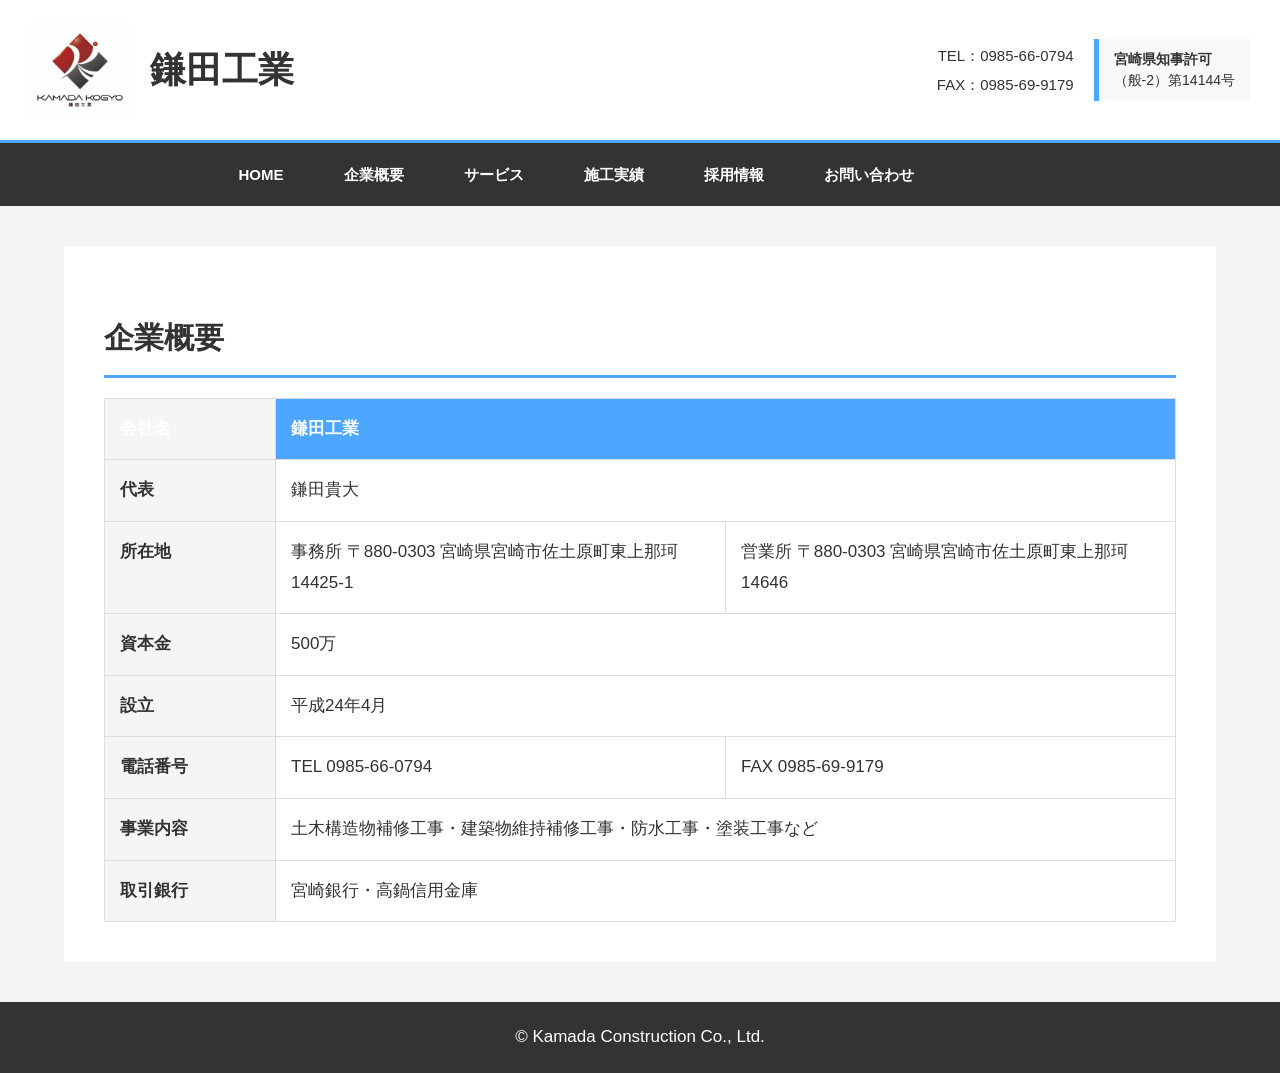
==== company.html @ 240cc28d "Add files via upload" ====
<!DOCTYPE html>
<html lang="ja">
<head>
<meta charset="UTF-8">
<meta name="viewport" content="width=device-width, initial-scale=1.0">
<title>企業概要 | 鎌田工業</title>
<link rel="stylesheet" href="style/1.css">
</head>

<body>

<header class="header">
  <div class="logo-area">
    <img src="ロゴ.jpg" alt="会社ロゴ">
    <h1>鎌田工業</h1>
  </div>

<div class="contact">

  <div class="contact-info">
    <p>TEL：0985-66-0794</p>
    <p>FAX：0985-69-9179</p>
  </div>

  <div class="license">
    <strong>宮崎県知事許可</strong><br>
    （般-2）第14144号
  </div>

</div>

</header>

<nav class="nav">
  <ul class="container">
    <li><a href="index.html">HOME</a></li>
    <li><a href="company.html">企業概要</a></li>
    <li><a href="service.html">サービス</a></li>
    <li><a href="works.html">施工実績</a></li>
    <li><a href="recruit.html">採用情報</a></li>
    <li><a href="contact.html">お問い合わせ</a></li>
  </ul>
</nav>

<main class="container main">

<h2>企業概要</h2>

<table>
<tr>
  <td>会社名</td>
  <td colspan="2">鎌田工業</td>
</tr>

<tr>
  <td>代表</td>
  <td colspan="2">鎌田貴大</td>
</tr>

<tr>
  <td>所在地</td>
  <td>事務所 〒880-0303 宮崎県宮崎市佐土原町東上那珂14425-1</td>
  <td>営業所 〒880-0303 宮崎県宮崎市佐土原町東上那珂14646</td>
</tr>

<tr>
  <td>資本金</td>
  <td colspan="2">500万</td>
</tr>

<tr>
  <td>設立</td>
  <td colspan="2">平成24年4月</td>
</tr>

<tr>
  <td>電話番号</td>
  <td>TEL 0985-66-0794</td>
  <td>FAX 0985-69-9179</td>
</tr>

<tr>
  <td>事業内容</td>
  <td colspan="2">
    土木構造物補修工事・建築物維持補修工事・防水工事・塗装工事など
  </td>
</tr>

<tr>
  <td>取引銀行</td>
  <td colspan="2">
    宮崎銀行・高鍋信用金庫
  </td>
</tr>

</table>

</main>

<footer class="footer">
<p>© Kamada Construction Co., Ltd.</p>
</footer>

</body>
</html>
---- style/1.css ----
/* 全体 */

body{
  margin:0;
  font-family:sans-serif;
  background:#f3f3f3;
  color:#333;
  font-size:17px;
  line-height:1.8;
}

/* 共通 */

.container{
  width:90%;
  max-width:1300px;
  margin:auto;
}

/* ヘッダー */

.header{
  background:white;
  display:flex;
  justify-content:space-between;
  align-items:center;
  padding:20px 30px;
  border-bottom:3px solid #4da6ff;
}

.logo-area{
  display:flex;
  align-items:center;
  gap:20px;
}

.logo-area img{
  width:100px;
  height:auto;
}

.logo-area h1{
  margin:0;
  font-size:36px;
}

.contact{
  text-align:right;
  font-size:15px;
}

/* ナビ */

.nav{
  background:#333;
}

.nav ul{
  display:flex;
  justify-content:center;
  list-style:none;
  margin:0;
  padding:0;
}

.nav a{
  display:block;
  padding:18px 30px;
  color:white;
  text-decoration:none;
  font-size:15px;
  font-weight:bold;
}

.nav a:hover{
  background:#4da6ff;
}

/* 施工前後 */

.hero{
  background:#dcdcdc;
  padding:50px 20px;
}

.hero h2{
  text-align:center;
  margin-top:0;
  margin-bottom:30px;
}

.before-after{
  display:flex;
  justify-content:center;
  gap:40px;
  flex-wrap:wrap;
}

.box{
  background:white;
  padding:15px;
  box-shadow:0 3px 10px rgba(0,0,0,0.15);
  width:500px;
  max-width:100%;
  box-sizing:border-box;
}

.box h3{
  text-align:center;
  margin-top:0;
  font-size:22px;
}

.box img{
  width:100%;
  height:auto;
  display:block;
}

/* 本文 */

.main{
  width:90%;
  max-width:1300px;
  margin:40px auto;
  background:white;
  padding:40px;
  box-sizing:border-box;
}

.main h2{
  font-size:30px;
  border-bottom:3px solid #4da6ff;
  padding-bottom:10px;
  margin-bottom:20px;
}

.main h3{
  font-size:22px;
  margin-top:30px;
}

.main p{
  font-size:17px;
}

/* フッター */

.footer{
  background:#333;
  color:white;
  text-align:center;
  padding:20px;
  margin-top:40px;
}

.footer p{
  margin:0;
}

/* レスポンシブ対応 */

@media (max-width: 900px){

  .header{
    flex-direction:column;
    text-align:center;
    gap:15px;
    padding:20px;
  }

  .logo-area{
    flex-direction:column;
    gap:10px;
  }

  .logo-area h1{
    font-size:28px;
  }

  .contact{
    text-align:center;
  }

  .nav ul{
    flex-wrap:wrap;
  }

  .nav a{
    padding:12px 15px;
    font-size:14px;
  }

  .main{
    width:95%;
    padding:20px;
  }

  .main h2{
    font-size:24px;
  }

  .main h3{
    font-size:20px;
  }

  .box{
    width:100%;
  }

}
table{
  width:100%;
  border-collapse:collapse;
}

table td{
  border:1px solid #ddd;
  padding:15px;
}

input,
textarea{
  width:100%;
  padding:10px;
  box-sizing:border-box;
}

button{
  background:#4da6ff;
  color:white;
  border:none;
  padding:12px 25px;
  cursor:pointer;
  font-size:16px;
}

button:hover{
  opacity:0.8;
}
@page {
  size: landscape;
  margin: 5mm;
}

@media print {

  html,
  body{
    width: 100%;
  }

  body{
    zoom: 100%;
    background: white;
  }

  .container,
  .main{
    width: 100%;
    max-width: none;
  }

}

/* 区切り線 */

hr{
  border:none;
  border-top:2px solid #ddd;
  margin:50px 0;
}

/* 対応工事一覧 */

.service-list{
  background:#f8f8f8;
  padding:30px;
  border-left:5px solid #4da6ff;
  margin-top:20px;
}

.service-list h2{
  margin-top:0;
}

.service-list ul{
  margin-bottom:25px;
}

.service-list li{
  margin-bottom:8px;
}

/* 採用情報 */

.job-box{
  margin-top:30px;
  border:1px solid #ddd;
  background:#fff;
}

.job-row{
  display:flex;
  border-bottom:1px solid #ddd;
}

.job-row:last-child{
  border-bottom:none;
}

.job-title{
  width:220px;
  background:#f5f5f5;
  padding:18px;
  font-weight:bold;
  box-sizing:border-box;
}

.job-content{
  flex:1;
  padding:18px;
  box-sizing:border-box;
}

.recruit-contact{
  margin-top:40px;
  padding:25px;
  background:#f8f8f8;
  border-left:5px solid #4da6ff;
}

@media (max-width:900px){

  .job-row{
    flex-direction:column;
  }

  .job-title{
    width:100%;
  }

}

/* ヘッダー会社情報 */

/* ヘッダー会社情報 */

.contact{
  display:flex;
  align-items:center;
  gap:20px;
}

.contact-info{
  text-align:right;
  font-size:15px;
  line-height:1.6;
}

.contact-info p{
  margin:5px 0;
}

.license{
  background:#f8f8f8;
  border-left:5px solid #4da6ff;
  padding:10px 15px;
  font-size:14px;
  line-height:1.5;
  text-align:left;
  white-space:nowrap;
}

/* スマホ対応 */

@media (max-width:900px){

  .contact{
    flex-direction:column;
    align-items:center;
    gap:10px;
  }

  .contact-info{
    text-align:center;
  }

}

table{
  width:100%;
  border-collapse:collapse;
  table-layout:fixed;
}

table td{
  border:1px solid #ddd;
  padding:15px;
  vertical-align:top;
}

table td:first-child{
  width:120px;
  background:#f5f5f5;
  font-weight:bold;
}

table tr:first-child{
  background:#4da6ff;
  color:white;
  font-weight:bold;
}

table td{
  padding:15px;
  vertical-align:top;
}

/* 施工実績 */

.works-table{
  width:100%;
  border-collapse:collapse;
}

.works-table th{
  background:#4da6ff;
  color:#fff;
  padding:15px;
  border:1px solid #ddd;
  text-align:left;
}

.works-table td{
  padding:15px;
  border:1px solid #ddd;
  vertical-align:top;
}

/* 企業概要テーブル */

table{
width:100%;
border-collapse:collapse;
}

table td{
border:1px solid #ddd;
padding:15px;
vertical-align:top;
}

table td:first-child{
width:140px;
background:#f5f5f5;
font-weight:bold;
}
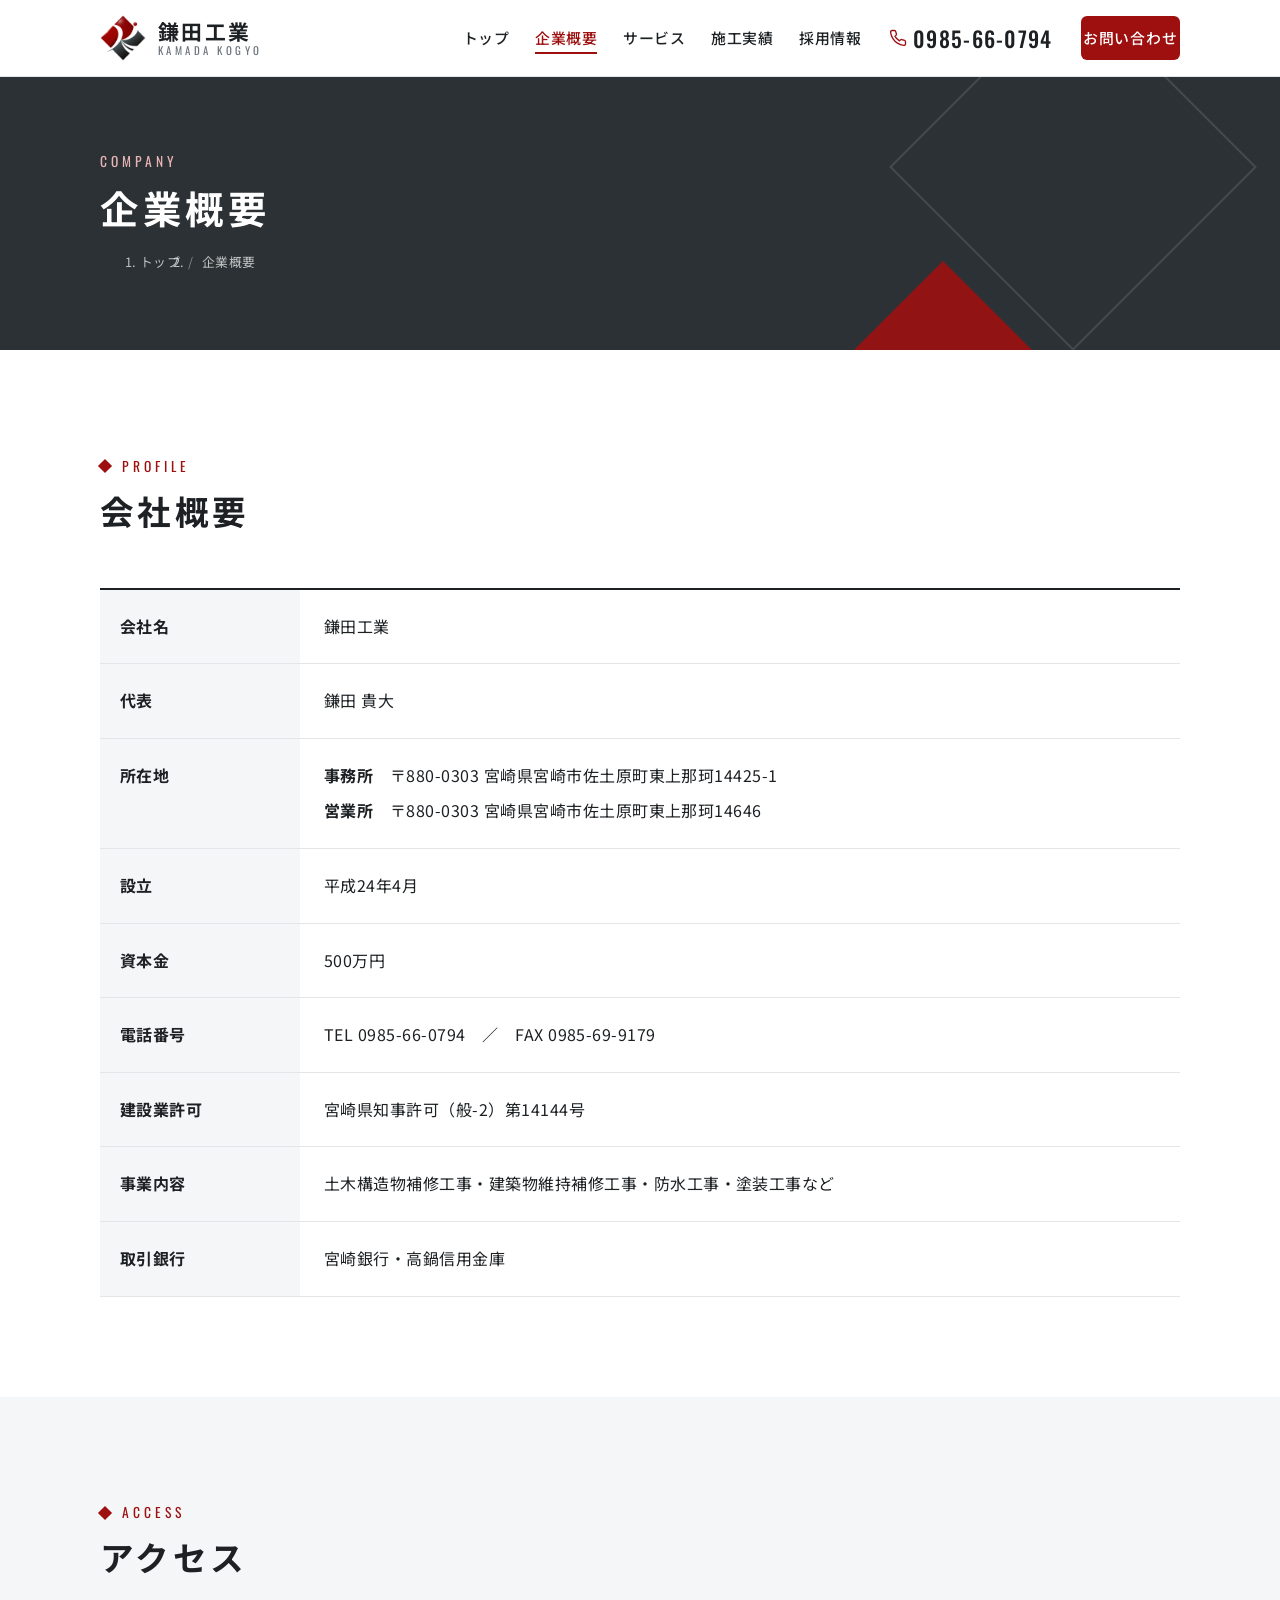
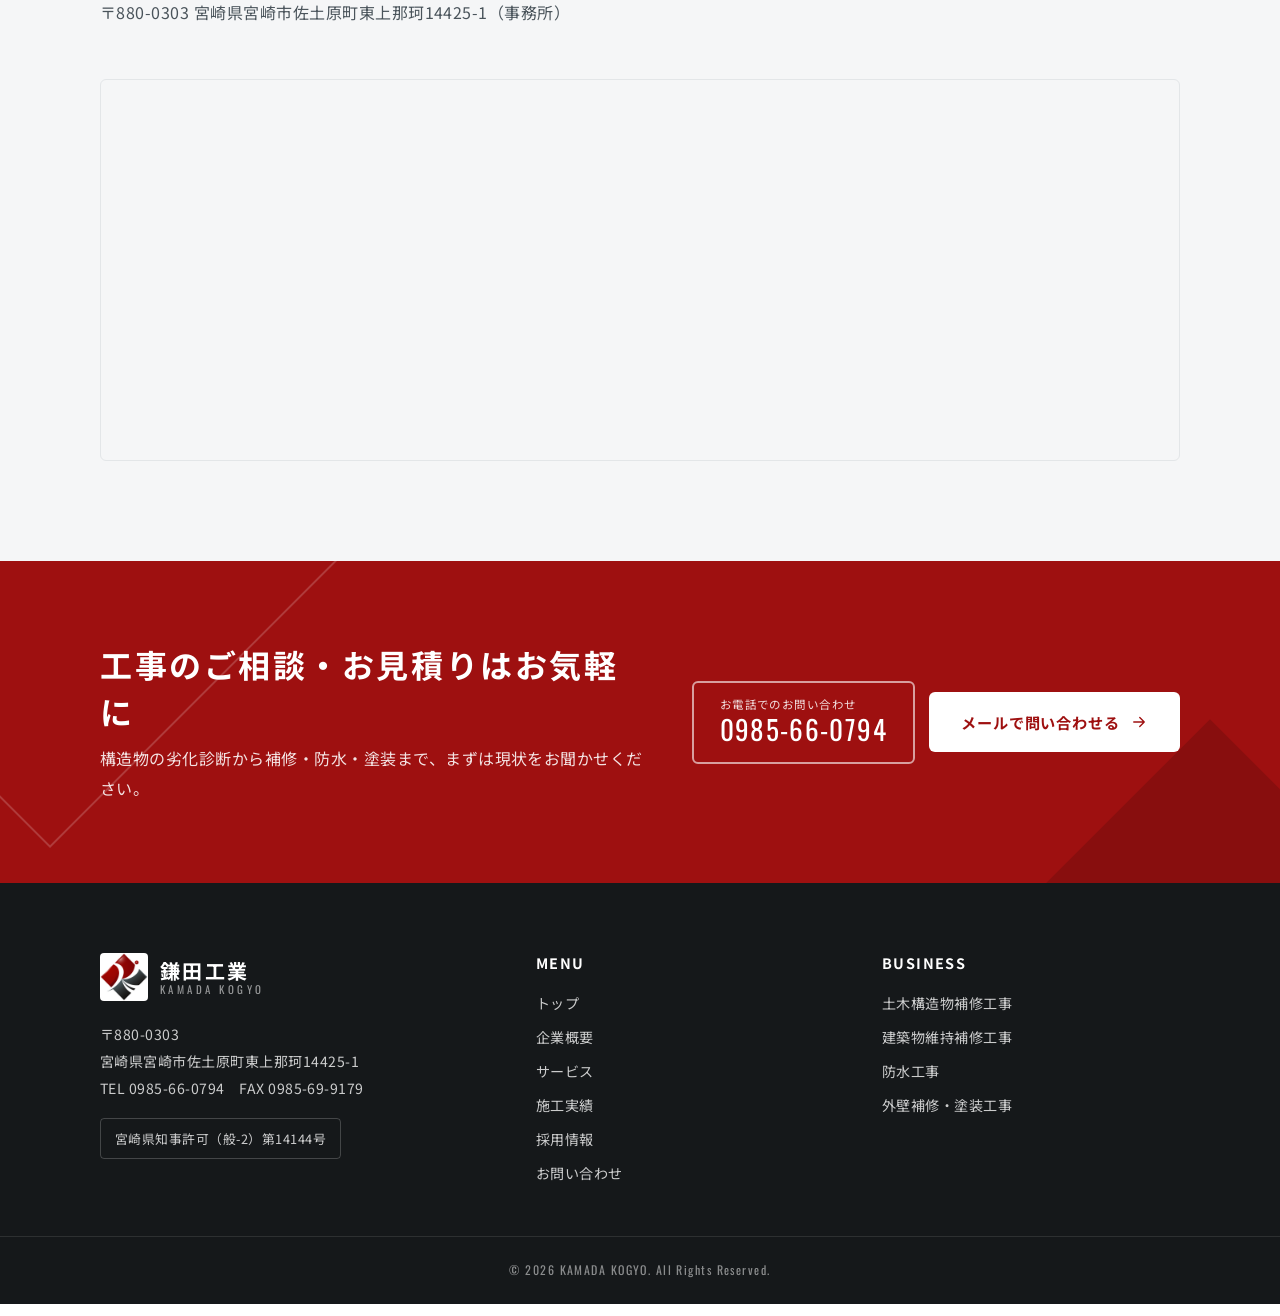
==== commit 61d2668f: "サイトを新デザインに差し替え、検索エンジン向けの設定を追加 - アップロードされた新しいサイト一式に置き換え（assets/配下に画像・CSS・JSを整理） - 全ページにcanonical・og:u" ====
--- a/company.html
+++ b/company.html
@@ -1,105 +1,152 @@
-<!DOCTYPE html>
-<html lang="ja">
-<head>
-<meta charset="UTF-8">
-<meta name="viewport" content="width=device-width, initial-scale=1.0">
-<title>企業概要 | 鎌田工業</title>
-<link rel="stylesheet" href="style/1.css">
-</head>
-
-<body>
-
-<header class="header">
-  <div class="logo-area">
-    <img src="ロゴ.jpg" alt="会社ロゴ">
-    <h1>鎌田工業</h1>
-  </div>
-
-<div class="contact">
-
-  <div class="contact-info">
-    <p>TEL：0985-66-0794</p>
-    <p>FAX：0985-69-9179</p>
-  </div>
-
-  <div class="license">
-    <strong>宮崎県知事許可</strong><br>
-    （般-2）第14144号
-  </div>
-
-</div>
-
-</header>
-
-<nav class="nav">
-  <ul class="container">
-    <li><a href="index.html">HOME</a></li>
-    <li><a href="company.html">企業概要</a></li>
-    <li><a href="service.html">サービス</a></li>
-    <li><a href="works.html">施工実績</a></li>
-    <li><a href="recruit.html">採用情報</a></li>
-    <li><a href="contact.html">お問い合わせ</a></li>
-  </ul>
-</nav>
-
-<main class="container main">
-
-<h2>企業概要</h2>
-
-<table>
-<tr>
-  <td>会社名</td>
-  <td colspan="2">鎌田工業</td>
-</tr>
-
-<tr>
-  <td>代表</td>
-  <td colspan="2">鎌田貴大</td>
-</tr>
-
-<tr>
-  <td>所在地</td>
-  <td>事務所 〒880-0303 宮崎県宮崎市佐土原町東上那珂14425-1</td>
-  <td>営業所 〒880-0303 宮崎県宮崎市佐土原町東上那珂14646</td>
-</tr>
-
-<tr>
-  <td>資本金</td>
-  <td colspan="2">500万</td>
-</tr>
-
-<tr>
-  <td>設立</td>
-  <td colspan="2">平成24年4月</td>
-</tr>
-
-<tr>
-  <td>電話番号</td>
-  <td>TEL 0985-66-0794</td>
-  <td>FAX 0985-69-9179</td>
-</tr>
-
-<tr>
-  <td>事業内容</td>
-  <td colspan="2">
-    土木構造物補修工事・建築物維持補修工事・防水工事・塗装工事など
-  </td>
-</tr>
-
-<tr>
-  <td>取引銀行</td>
-  <td colspan="2">
-    宮崎銀行・高鍋信用金庫
-  </td>
-</tr>
-
-</table>
-
-</main>
-
-<footer class="footer">
-<p>© Kamada Construction Co., Ltd.</p>
-</footer>
-
-</body>
-</html>+<!DOCTYPE html>
+<html lang="ja" class="no-js">
+<head>
+<meta charset="UTF-8">
+<meta name="viewport" content="width=device-width, initial-scale=1">
+<title>企業概要｜鎌田工業</title>
+<meta name="description" content="鎌田工業の会社概要。宮崎県宮崎市佐土原町を拠点に、土木構造物補修工事・建築物維持補修工事・防水工事・塗装工事を行っています。">
+<meta name="theme-color" content="#9e1010">
+<meta property="og:type" content="website">
+<meta property="og:site_name" content="鎌田工業">
+<meta property="og:title" content="企業概要｜鎌田工業">
+<meta property="og:description" content="鎌田工業の会社概要。宮崎県宮崎市佐土原町を拠点に、土木構造物補修工事・建築物維持補修工事・防水工事・塗装工事を行っています。">
+<meta property="og:image" content="https://kamadakougyou.github.io/kamada-kogyo/assets/img/after.jpg">
+<meta property="og:locale" content="ja_JP">
+<link rel="canonical" href="https://kamadakougyou.github.io/kamada-kogyo/company.html">
+<meta property="og:url" content="https://kamadakougyou.github.io/kamada-kogyo/company.html">
+<link rel="icon" type="image/png" href="assets/img/favicon.png">
+<link rel="apple-touch-icon" href="assets/img/mark.png">
+<link rel="preconnect" href="https://fonts.googleapis.com">
+<link rel="preconnect" href="https://fonts.gstatic.com" crossorigin>
+<link href="https://fonts.googleapis.com/css2?family=Noto+Sans+JP:wght@400;500;700&family=Oswald:wght@400;500&display=swap" rel="stylesheet">
+<link rel="stylesheet" href="assets/css/style.css">
+</head>
+<body>
+<a class="skip-link" href="#main">本文へスキップ</a>
+<header class="site-header">
+  <div class="container">
+    <a class="brand" href="index.html" aria-label="鎌田工業 トップページ">
+      <img src="assets/img/mark.png" alt="" width="46" height="46">
+      <span class="brand-text"><span class="brand-name">鎌田工業</span><span class="brand-en">KAMADA KOGYO</span></span>
+    </a>
+    <button class="menu-toggle" type="button" aria-expanded="false" aria-controls="global-nav" aria-label="メニューを開閉">
+      <span></span><span></span><span></span>
+    </button>
+    <nav class="global-nav" id="global-nav" aria-label="グローバルナビゲーション">
+      <ul>
+        <li><a href="index.html">トップ</a></li>
+        <li><a href="company.html" aria-current="page">企業概要</a></li>
+        <li><a href="service.html">サービス</a></li>
+        <li><a href="works.html">施工実績</a></li>
+        <li><a href="recruit.html">採用情報</a></li>
+      </ul>
+      <div class="header-tel">
+        <a href="tel:0985660794"><svg viewBox="0 0 24 24" fill="none" stroke="currentColor" stroke-width="1.8" stroke-linecap="round" stroke-linejoin="round" aria-hidden="true"><path d="M22 16.9v3a2 2 0 0 1-2.2 2 19.8 19.8 0 0 1-8.6-3.1 19.5 19.5 0 0 1-6-6A19.8 19.8 0 0 1 2.1 4.2 2 2 0 0 1 4.1 2h3a2 2 0 0 1 2 1.7c.1.9.4 1.8.7 2.7a2 2 0 0 1-.5 2.1L8 9.8a16 16 0 0 0 6 6l1.3-1.3a2 2 0 0 1 2.1-.4c.9.3 1.8.6 2.7.7a2 2 0 0 1 1.7 2z"/></svg>0985-66-0794</a>
+      </div>
+      <a class="btn btn-primary btn-sm" href="contact.html">お問い合わせ</a>
+    </nav>
+  </div>
+</header>
+<main id="main">
+<section class="page-hero">
+  <div class="container">
+    <span class="en">COMPANY</span>
+    <h1>企業概要</h1>
+    <ol class="breadcrumb" aria-label="パンくずリスト">
+      <li><a href="index.html">トップ</a></li>
+      <li aria-current="page">企業概要</li>
+    </ol>
+  </div>
+</section>
+<section class="section">
+  <div class="container">
+    <div class="section-head reveal">
+      <span class="en">PROFILE</span>
+      <h2>会社概要</h2>
+    </div>
+    <dl class="profile reveal">
+      <div class="profile-row"><dt>会社名</dt><dd>鎌田工業</dd></div>
+      <div class="profile-row"><dt>代表</dt><dd>鎌田 貴大</dd></div>
+      <div class="profile-row"><dt>所在地</dt><dd><ul>
+        <li><strong>事務所</strong>　〒880-0303 宮崎県宮崎市佐土原町東上那珂14425-1</li>
+        <li><strong>営業所</strong>　〒880-0303 宮崎県宮崎市佐土原町東上那珂14646</li>
+      </ul></dd></div>
+      <div class="profile-row"><dt>設立</dt><dd>平成24年4月</dd></div>
+      <div class="profile-row"><dt>資本金</dt><dd>500万円</dd></div>
+      <div class="profile-row"><dt>電話番号</dt><dd>TEL <a href="tel:0985660794">0985-66-0794</a>　／　FAX 0985-69-9179</dd></div>
+      <div class="profile-row"><dt>建設業許可</dt><dd>宮崎県知事許可（般-2）第14144号</dd></div>
+      <div class="profile-row"><dt>事業内容</dt><dd>土木構造物補修工事・建築物維持補修工事・防水工事・塗装工事など</dd></div>
+      <div class="profile-row"><dt>取引銀行</dt><dd>宮崎銀行・高鍋信用金庫</dd></div>
+    </dl>
+  </div>
+</section>
+
+<section class="section section-alt">
+  <div class="container">
+    <div class="section-head reveal">
+      <span class="en">ACCESS</span>
+      <h2>アクセス</h2>
+      <p>〒880-0303 宮崎県宮崎市佐土原町東上那珂14425-1（事務所）</p>
+    </div>
+    <div class="map reveal">
+      <iframe title="鎌田工業 事務所の地図" loading="lazy" referrerpolicy="no-referrer-when-downgrade"
+        src="https://maps.google.com/maps?q=%E5%AE%AE%E5%B4%8E%E7%9C%8C%E5%AE%AE%E5%B4%8E%E5%B8%82%E4%BD%90%E5%9C%9F%E5%8E%9F%E7%94%BA%E6%9D%B1%E4%B8%8A%E9%82%A3%E7%8F%8214425-1&amp;z=15&amp;output=embed"></iframe>
+    </div>
+  </div>
+</section>
+<section class="cta">
+  <div class="container">
+    <div>
+      <h2>工事のご相談・お見積りはお気軽に</h2>
+      <p>構造物の劣化診断から補修・防水・塗装まで、まずは現状をお聞かせください。</p>
+    </div>
+    <div class="cta-actions">
+      <a class="cta-tel" href="tel:0985660794"><small>お電話でのお問い合わせ</small><span>0985-66-0794</span></a>
+      <a class="btn btn-light" href="contact.html">メールで問い合わせる<svg viewBox="0 0 24 24" fill="none" stroke="currentColor" stroke-width="1.8" stroke-linecap="round" stroke-linejoin="round" aria-hidden="true"><path d="M5 12h14M13 6l6 6-6 6"/></svg></a>
+    </div>
+  </div>
+</section>
+</main>
+<footer class="site-footer">
+  <div class="container footer-grid">
+    <div>
+      <div class="footer-brand">
+        <img src="assets/img/mark.png" alt="" width="48" height="48">
+        <span class="brand-text"><span class="brand-name">鎌田工業</span><span class="brand-en">KAMADA KOGYO</span></span>
+      </div>
+      <address>
+        〒880-0303<br>宮崎県宮崎市佐土原町東上那珂14425-1<br>
+        TEL <a href="tel:0985660794">0985-66-0794</a>　FAX 0985-69-9179
+      </address>
+      <span class="footer-license">宮崎県知事許可（般-2）第14144号</span>
+    </div>
+    <div>
+      <h4>MENU</h4>
+      <ul class="footer-nav">
+          <li><a href="index.html">トップ</a></li>
+          <li><a href="company.html">企業概要</a></li>
+          <li><a href="service.html">サービス</a></li>
+          <li><a href="works.html">施工実績</a></li>
+          <li><a href="recruit.html">採用情報</a></li>
+          <li><a href="contact.html">お問い合わせ</a></li>
+      </ul>
+    </div>
+    <div>
+      <h4>BUSINESS</h4>
+      <ul class="footer-nav">
+        <li><a href="service.html#civil">土木構造物補修工事</a></li>
+        <li><a href="service.html#building">建築物維持補修工事</a></li>
+        <li><a href="service.html#waterproof">防水工事</a></li>
+        <li><a href="service.html#wall">外壁補修・塗装工事</a></li>
+      </ul>
+    </div>
+  </div>
+  <p class="copyright">&copy; <span data-year>2026</span> KAMADA KOGYO. All Rights Reserved.</p>
+</footer>
+<div class="mobile-bar">
+  <a class="call" href="tel:0985660794"><svg viewBox="0 0 24 24" fill="none" stroke="currentColor" stroke-width="1.8" stroke-linecap="round" stroke-linejoin="round" aria-hidden="true"><path d="M22 16.9v3a2 2 0 0 1-2.2 2 19.8 19.8 0 0 1-8.6-3.1 19.5 19.5 0 0 1-6-6A19.8 19.8 0 0 1 2.1 4.2 2 2 0 0 1 4.1 2h3a2 2 0 0 1 2 1.7c.1.9.4 1.8.7 2.7a2 2 0 0 1-.5 2.1L8 9.8a16 16 0 0 0 6 6l1.3-1.3a2 2 0 0 1 2.1-.4c.9.3 1.8.6 2.7.7a2 2 0 0 1 1.7 2z"/></svg>電話する</a>
+  <a class="mail" href="contact.html"><svg viewBox="0 0 24 24" fill="none" stroke="currentColor" stroke-width="1.8" stroke-linecap="round" stroke-linejoin="round" aria-hidden="true"><rect x="2" y="4" width="20" height="16" rx="2"/><path d="m22 6-10 7L2 6"/></svg>お問い合わせ</a>
+</div>
+<script src="assets/js/main.js" defer></script>
+</body>
+</html>
--- a/assets/css/style.css
+++ b/assets/css/style.css
@@ -0,0 +1,451 @@
+/* ==========================================================
+   鎌田工業 — site stylesheet
+   ========================================================== */
+:root {
+  --red: #9e1010;
+  --red-dark: #7a0a0a;
+  --red-soft: #f7ecec;
+  --ink: #1d2124;
+  --charcoal: #2b3135;
+  --slate: #4a545b;
+  --muted: #6b757c;
+  --line: #e3e6e8;
+  --bg: #ffffff;
+  --bg-alt: #f5f6f7;
+  --radius: 6px;
+  --shadow: 0 10px 30px rgba(20, 24, 28, .08);
+  --container: 1120px;
+  --header-h: 76px;
+  --font: "Noto Sans JP", "Hiragino Kaku Gothic ProN", "Hiragino Sans", Meiryo, sans-serif;
+  --font-en: "Oswald", "Noto Sans JP", sans-serif;
+}
+
+*, *::before, *::after { box-sizing: border-box; }
+html { scroll-behavior: smooth; scroll-padding-top: calc(var(--header-h) + 12px); }
+body {
+  margin: 0;
+  font-family: var(--font);
+  color: var(--ink);
+  background: var(--bg);
+  line-height: 1.85;
+  font-size: 16px;
+  letter-spacing: .03em;
+  -webkit-font-smoothing: antialiased;
+}
+img { max-width: 100%; height: auto; display: block; }
+a { color: inherit; text-decoration: none; }
+p { margin: 0 0 1em; }
+h1, h2, h3, h4 { line-height: 1.45; margin: 0; font-weight: 700; }
+ul { margin: 0; padding: 0; list-style: none; }
+
+.container { width: 100%; max-width: var(--container); margin: 0 auto; padding: 0 20px; }
+.visually-hidden { position: absolute !important; width: 1px; height: 1px; overflow: hidden; clip: rect(0 0 0 0); white-space: nowrap; }
+.skip-link { position: absolute; left: -9999px; top: 8px; z-index: 200; background: var(--ink); color: #fff; padding: 8px 14px; }
+.skip-link:focus { left: 8px; }
+:focus-visible { outline: 3px solid var(--red); outline-offset: 2px; }
+
+/* ---------- Header ---------- */
+.site-header {
+  position: sticky; top: 0; z-index: 100;
+  background: #fff;
+  border-bottom: 1px solid var(--line);
+}
+.site-header .container {
+  display: flex; align-items: center; justify-content: space-between;
+  height: var(--header-h); gap: 24px;
+}
+.brand { display: flex; align-items: center; gap: 12px; flex-shrink: 0; }
+.brand img { width: 46px; height: 46px; }
+.brand-text { display: flex; flex-direction: column; line-height: 1.2; }
+.brand-name { font-size: 1.3rem; font-weight: 700; letter-spacing: .12em; }
+.brand-en { font-family: var(--font-en); font-size: .68rem; letter-spacing: .32em; color: var(--muted); }
+
+.global-nav { display: flex; align-items: center; gap: 28px; }
+.global-nav ul { display: flex; gap: 26px; }
+.global-nav a { font-size: .93rem; font-weight: 500; position: relative; padding: 6px 0; }
+.global-nav ul a::after {
+  content: ""; position: absolute; left: 0; right: 0; bottom: 0; height: 2px;
+  background: var(--red); transform: scaleX(0); transform-origin: left; transition: transform .25s ease;
+}
+.global-nav ul a:hover::after, .global-nav ul a[aria-current="page"]::after { transform: scaleX(1); }
+.global-nav ul a[aria-current="page"] { color: var(--red); }
+
+.header-tel { display: flex; flex-direction: column; align-items: flex-end; line-height: 1.25; }
+.header-tel a { font-family: var(--font-en); font-size: 1.35rem; letter-spacing: .06em; color: var(--ink); display: flex; align-items: center; gap: 6px; }
+.header-tel a svg { width: 18px; height: 18px; color: var(--red); }
+.header-tel small { font-size: .7rem; color: var(--muted); }
+
+.btn {
+  display: inline-flex; align-items: center; justify-content: center; gap: 10px;
+  padding: 14px 30px; border-radius: var(--radius); font-weight: 700; font-size: .95rem;
+  border: 2px solid transparent; transition: background .2s, color .2s, border-color .2s, transform .2s;
+  cursor: pointer; font-family: inherit; letter-spacing: .06em;
+}
+.btn svg { width: 18px; height: 18px; transition: transform .2s; }
+.btn:hover svg { transform: translateX(3px); }
+.btn-primary { background: var(--red); color: #fff; }
+.btn-primary:hover { background: var(--red-dark); }
+.btn-outline { border-color: currentColor; }
+.btn-outline:hover { background: #fff; color: var(--ink); border-color: #fff; }
+.btn-dark { background: var(--ink); color: #fff; }
+.btn-dark:hover { background: var(--charcoal); }
+.btn-sm { padding: 10px 18px; font-size: .85rem; }
+
+.menu-toggle {
+  display: none; width: 46px; height: 46px; border: 0; background: transparent; cursor: pointer;
+  position: relative; padding: 0;
+}
+.menu-toggle span { position: absolute; left: 11px; right: 11px; height: 2px; background: var(--ink); transition: transform .25s, opacity .25s; }
+.menu-toggle span:nth-child(1) { top: 16px; }
+.menu-toggle span:nth-child(2) { top: 22px; }
+.menu-toggle span:nth-child(3) { top: 28px; }
+.menu-open .menu-toggle span:nth-child(1) { transform: translateY(6px) rotate(45deg); }
+.menu-open .menu-toggle span:nth-child(2) { opacity: 0; }
+.menu-open .menu-toggle span:nth-child(3) { transform: translateY(-6px) rotate(-45deg); }
+
+/* ---------- Hero (top page) ---------- */
+.hero {
+  position: relative; overflow: hidden; color: #fff;
+  background:
+    linear-gradient(100deg, rgba(20, 24, 28, .94) 0%, rgba(20, 24, 28, .82) 48%, rgba(20, 24, 28, .35) 100%),
+    url("../img/after.jpg") center / cover no-repeat;
+}
+.hero::before {
+  content: ""; position: absolute; width: 520px; height: 520px; right: -140px; top: -160px;
+  border: 2px solid rgba(158, 16, 16, .55); transform: rotate(45deg);
+}
+.hero::after {
+  content: ""; position: absolute; width: 300px; height: 300px; right: 80px; bottom: -170px;
+  background: var(--red); opacity: .85; transform: rotate(45deg);
+}
+.hero .container { position: relative; z-index: 1; padding-top: 120px; padding-bottom: 130px; }
+.hero-label {
+  font-family: var(--font-en); letter-spacing: .3em; font-size: .85rem; color: #e9b4b4;
+  display: flex; align-items: center; gap: 14px; margin-bottom: 22px;
+}
+.hero-label::before { content: ""; width: 40px; height: 2px; background: var(--red); }
+.hero h1 { font-size: clamp(2rem, 5vw, 3.4rem); letter-spacing: .08em; line-height: 1.4; margin-bottom: 24px; }
+.hero h1 em { font-style: normal; color: #ff8a8a; }
+.hero-lead { max-width: 560px; color: rgba(255, 255, 255, .85); font-size: 1.02rem; margin-bottom: 38px; }
+.hero-actions { display: flex; flex-wrap: wrap; gap: 14px; }
+.hero-badges { display: flex; flex-wrap: wrap; gap: 10px 28px; margin-top: 56px; font-size: .85rem; color: rgba(255, 255, 255, .78); }
+.hero-badges li { display: flex; align-items: center; gap: 8px; }
+.hero-badges li::before { content: ""; width: 8px; height: 8px; background: var(--red); transform: rotate(45deg); }
+
+/* ---------- Page header (sub pages) ---------- */
+.page-hero {
+  position: relative; overflow: hidden; color: #fff; background: var(--charcoal);
+  padding: 72px 0 64px;
+}
+.page-hero::after {
+  content: ""; position: absolute; width: 260px; height: 260px; right: 6%; top: -40px;
+  border: 2px solid rgba(255, 255, 255, .12); transform: rotate(45deg);
+}
+.page-hero::before {
+  content: ""; position: absolute; width: 140px; height: 140px; right: calc(6% + 190px); bottom: -80px;
+  background: var(--red); transform: rotate(45deg); opacity: .9;
+}
+.page-hero .en { font-family: var(--font-en); letter-spacing: .3em; font-size: .85rem; color: #e9b4b4; display: block; margin-bottom: 6px; }
+.page-hero h1 { font-size: clamp(1.7rem, 4vw, 2.4rem); letter-spacing: .12em; }
+.breadcrumb { display: flex; gap: 8px; font-size: .8rem; color: rgba(255, 255, 255, .7); margin-top: 14px; }
+.breadcrumb a:hover { color: #fff; text-decoration: underline; }
+.breadcrumb li + li::before { content: "/"; margin-right: 8px; opacity: .6; }
+
+/* ---------- Sections ---------- */
+.section { padding: 100px 0; }
+.section-alt { background: var(--bg-alt); }
+.section-head { margin-bottom: 52px; }
+.section-head.center { text-align: center; }
+.section-head .en {
+  font-family: var(--font-en); color: var(--red); letter-spacing: .3em; font-size: .85rem;
+  display: inline-flex; align-items: center; gap: 12px; margin-bottom: 8px;
+}
+.section-head .en::before { content: ""; width: 10px; height: 10px; background: var(--red); transform: rotate(45deg); }
+.section-head h2 { font-size: clamp(1.5rem, 3.2vw, 2.1rem); letter-spacing: .1em; }
+.section-head p { margin-top: 16px; color: var(--slate); max-width: 680px; }
+.section-head.center p { margin-left: auto; margin-right: auto; }
+
+.split { display: grid; grid-template-columns: 1fr 1fr; gap: 64px; align-items: center; }
+
+.lead-text { font-size: 1.05rem; color: var(--slate); }
+.lead-text strong { color: var(--ink); }
+
+/* Greeting */
+.greeting-figure { position: relative; }
+.greeting-figure img { border-radius: var(--radius); box-shadow: var(--shadow); }
+.greeting-figure::before {
+  content: ""; position: absolute; inset: 24px -24px -24px 24px; border: 2px solid var(--red);
+  border-radius: var(--radius); z-index: -1;
+}
+.signature { margin-top: 28px; font-weight: 700; }
+.signature span { display: block; font-size: .8rem; color: var(--muted); font-weight: 400; }
+
+/* Service cards */
+.cards { display: grid; grid-template-columns: repeat(4, 1fr); gap: 22px; }
+.card {
+  position: relative; background: #fff; border: 1px solid var(--line); border-radius: var(--radius);
+  padding: 34px 26px 30px; transition: transform .25s, box-shadow .25s, border-color .25s;
+  display: flex; flex-direction: column;
+}
+.card:hover { transform: translateY(-4px); box-shadow: var(--shadow); border-color: transparent; }
+.card::before { content: ""; position: absolute; left: 0; top: 0; height: 3px; width: 100%; background: var(--red); transform: scaleX(0); transform-origin: left; transition: transform .3s; border-radius: var(--radius) var(--radius) 0 0; }
+.card:hover::before { transform: scaleX(1); }
+.card-num { font-family: var(--font-en); font-size: 2.3rem; color: var(--red); line-height: 1; margin-bottom: 18px; opacity: .9; }
+.card-icon { width: 52px; height: 52px; border-radius: 50%; background: var(--red-soft); color: var(--red); display: grid; place-items: center; margin-bottom: 18px; }
+.card-icon svg { width: 26px; height: 26px; }
+.card h3 { font-size: 1.1rem; margin-bottom: 12px; }
+.card p { font-size: .9rem; color: var(--slate); margin: 0; }
+.card .more svg { width: 16px; height: 16px; flex-shrink: 0; }
+.card .more { margin-top: auto; padding-top: 18px; font-size: .85rem; font-weight: 700; color: var(--red); display: inline-flex; align-items: center; gap: 6px; }
+
+/* Before / After compare */
+.compare {
+  position: relative; aspect-ratio: 4 / 3; border-radius: var(--radius); overflow: hidden;
+  box-shadow: var(--shadow); user-select: none; touch-action: pan-y; background: #ddd;
+  --pos: 50%;
+}
+.compare img { position: absolute; inset: 0; width: 100%; height: 100%; object-fit: cover; }
+.compare .compare-before { clip-path: inset(0 calc(100% - var(--pos)) 0 0); }
+.compare-handle {
+  position: absolute; top: 0; bottom: 0; left: var(--pos); width: 3px; background: #fff;
+  transform: translateX(-50%); pointer-events: none; box-shadow: 0 0 10px rgba(0, 0, 0, .3);
+}
+.compare-handle::after {
+  content: ""; position: absolute; top: 50%; left: 50%; width: 48px; height: 48px; border-radius: 50%;
+  transform: translate(-50%, -50%); background: var(--red) url("data:image/svg+xml,%3Csvg xmlns='http://www.w3.org/2000/svg' viewBox='0 0 24 24' fill='none' stroke='white' stroke-width='2.4' stroke-linecap='round' stroke-linejoin='round'%3E%3Cpath d='M9 6l-6 6 6 6M15 6l6 6-6 6'/%3E%3C/svg%3E") center / 24px no-repeat;
+  border: 3px solid #fff; box-shadow: 0 4px 14px rgba(0, 0, 0, .3);
+}
+.compare-tag {
+  position: absolute; top: 16px; padding: 4px 14px; font-size: .8rem; font-weight: 700;
+  color: #fff; border-radius: 3px; letter-spacing: .1em; pointer-events: none;
+}
+.compare-tag.before { left: 16px; background: rgba(29, 33, 36, .85); }
+.compare-tag.after { right: 16px; background: var(--red); }
+.compare input[type="range"] {
+  position: absolute; inset: 0; width: 100%; height: 100%; opacity: 0; margin: 0; cursor: ew-resize;
+}
+.compare-note { font-size: .82rem; color: var(--muted); margin-top: 12px; text-align: center; }
+
+.case-meta { display: grid; gap: 18px; }
+.case-meta dl { display: grid; grid-template-columns: 110px 1fr; margin: 0; border-top: 1px solid var(--line); }
+.case-meta dt, .case-meta dd { padding: 14px 0; border-bottom: 1px solid var(--line); margin: 0; }
+.case-meta dt { font-weight: 700; color: var(--red); font-size: .9rem; }
+
+/* Works table */
+.works-list { border-top: 2px solid var(--ink); }
+.works-row {
+  display: grid; grid-template-columns: 120px 1fr 1fr; gap: 20px; align-items: center;
+  padding: 20px 8px; border-bottom: 1px solid var(--line); transition: background .2s;
+}
+.works-row:hover { background: var(--bg-alt); }
+.works-row.head { font-size: .8rem; font-weight: 700; color: var(--muted); padding-top: 14px; padding-bottom: 14px; }
+.works-row.head:hover { background: none; }
+.works-date { font-family: var(--font-en); font-size: 1.05rem; color: var(--red); letter-spacing: .05em; }
+.works-date small { display: block; font-family: var(--font); font-size: .72rem; color: var(--muted); letter-spacing: 0; }
+.works-name { font-weight: 700; }
+.works-type { display: flex; flex-wrap: wrap; gap: 6px; }
+.tag { display: inline-block; padding: 3px 10px; font-size: .78rem; background: var(--red-soft); color: var(--red-dark); border-radius: 3px; line-height: 1.6; }
+
+.filter { display: flex; flex-wrap: wrap; gap: 8px; margin-bottom: 28px; }
+.filter button {
+  font-family: inherit; font-size: .85rem; padding: 8px 18px; border: 1px solid var(--line);
+  background: #fff; border-radius: 999px; cursor: pointer; color: var(--slate); transition: all .2s;
+}
+.filter button:hover { border-color: var(--red); color: var(--red); }
+.filter button[aria-pressed="true"] { background: var(--red); color: #fff; border-color: var(--red); }
+
+/* Stats-ish strip */
+.strip { display: grid; grid-template-columns: 1fr; gap: 0; background: var(--charcoal); color: #fff; border-radius: var(--radius); overflow: hidden; }
+.strip > div { display: flex; align-items: baseline; justify-content: space-between; gap: 16px; padding: 26px 30px; border-bottom: 1px solid rgba(255, 255, 255, .1); }
+.strip > div:last-child { border-bottom: 0; }
+.strip .label { font-size: .8rem; color: rgba(255, 255, 255, .65); letter-spacing: .1em; }
+.strip .value { font-size: 1.25rem; font-weight: 700; text-align: right; }
+.strip .value b { font-family: var(--font-en); font-size: 1.6rem; color: #ff8a8a; font-weight: 500; margin-right: 4px; }
+
+/* Company profile */
+.profile { border-top: 2px solid var(--ink); margin: 0; }
+.profile-row { display: grid; grid-template-columns: 200px 1fr; border-bottom: 1px solid var(--line); }
+.profile-row dt { padding: 22px 20px; font-weight: 700; background: var(--bg-alt); }
+.profile-row dd { padding: 22px 24px; margin: 0; }
+.profile-row dd ul li + li { margin-top: 6px; }
+.profile-row dd small { color: var(--muted); }
+
+.map { margin-top: 48px; border-radius: var(--radius); overflow: hidden; border: 1px solid var(--line); }
+.map iframe { display: block; width: 100%; height: 380px; border: 0; }
+
+/* Services page */
+.service-block { display: grid; grid-template-columns: 280px 1fr; gap: 48px; padding: 52px 0; border-bottom: 1px solid var(--line); }
+.service-block:first-child { padding-top: 0; }
+.service-block:last-child { border-bottom: 0; }
+.service-block .num { font-family: var(--font-en); font-size: 3.2rem; color: var(--red); line-height: 1; }
+.service-block h3 { font-size: 1.4rem; margin-top: 12px; }
+.service-block .sub { font-family: var(--font-en); color: var(--muted); font-size: .8rem; letter-spacing: .15em; }
+.service-block p { color: var(--slate); margin: 0; }
+.service-block .points { margin-top: 20px; display: flex; flex-wrap: wrap; gap: 8px; }
+
+.menu-grid { display: grid; grid-template-columns: repeat(3, 1fr); gap: 24px; }
+.menu-box { background: #fff; border-radius: var(--radius); padding: 32px 28px; border-top: 4px solid var(--red); box-shadow: 0 2px 10px rgba(0, 0, 0, .04); }
+.menu-box h3 { font-size: 1.15rem; margin-bottom: 18px; display: flex; align-items: center; justify-content: space-between; }
+.menu-box h3 span { font-family: var(--font-en); font-size: .75rem; color: var(--muted); font-weight: 400; letter-spacing: .15em; }
+.menu-box li { position: relative; padding: 9px 0 9px 20px; border-bottom: 1px dashed var(--line); font-size: .9rem; line-height: 1.6; }
+.menu-box li:last-child { border-bottom: 0; }
+.menu-box li::before { content: ""; position: absolute; left: 2px; top: 17px; width: 7px; height: 7px; background: var(--red); transform: rotate(45deg); }
+
+/* Flow */
+.flow { display: grid; grid-template-columns: repeat(5, 1fr); gap: 16px; counter-reset: flow; }
+.flow li { position: relative; background: #fff; border: 1px solid var(--line); border-radius: var(--radius); padding: 26px 18px 22px; text-align: center; }
+.flow li::before { counter-increment: flow; content: "STEP " counter(flow, decimal-leading-zero); display: block; font-family: var(--font-en); color: var(--red); font-size: .8rem; letter-spacing: .15em; margin-bottom: 8px; }
+.flow li:not(:last-child)::after { content: ""; position: absolute; right: -13px; top: 50%; width: 10px; height: 10px; border-top: 2px solid var(--red); border-right: 2px solid var(--red); transform: translateY(-50%) rotate(45deg); }
+.flow h3 { font-size: 1rem; margin-bottom: 6px; }
+.flow p { font-size: .82rem; color: var(--slate); margin: 0; line-height: 1.7; }
+
+/* Recruit */
+.recruit-hero { display: grid; grid-template-columns: 1.1fr 1fr; gap: 56px; align-items: center; }
+.recruit-message h2 { font-size: clamp(1.5rem, 3.4vw, 2.2rem); line-height: 1.6; letter-spacing: .08em; margin-bottom: 22px; }
+.recruit-message h2 em { font-style: normal; color: var(--red); }
+.features { display: grid; gap: 14px; }
+.feature { display: flex; gap: 18px; align-items: flex-start; background: #fff; border: 1px solid var(--line); border-radius: var(--radius); padding: 22px; }
+.feature .card-icon { margin: 0; flex-shrink: 0; }
+.feature h3 { font-size: 1rem; margin-bottom: 4px; }
+.feature p { margin: 0; font-size: .88rem; color: var(--slate); }
+
+/* CTA band */
+.cta {
+  position: relative; overflow: hidden; background: var(--red); color: #fff; padding: 80px 0;
+}
+.cta::before { content: ""; position: absolute; width: 420px; height: 420px; left: -160px; top: -220px; border: 2px solid rgba(255, 255, 255, .18); transform: rotate(45deg); }
+.cta::after { content: ""; position: absolute; width: 260px; height: 260px; right: -60px; bottom: -150px; background: rgba(0, 0, 0, .14); transform: rotate(45deg); }
+.cta .container { position: relative; z-index: 1; display: grid; grid-template-columns: 1fr auto; gap: 40px; align-items: center; }
+.cta h2 { font-size: clamp(1.4rem, 3vw, 2rem); letter-spacing: .08em; margin-bottom: 10px; }
+.cta p { margin: 0; color: rgba(255, 255, 255, .88); }
+.cta-actions { display: flex; flex-wrap: wrap; gap: 14px; align-items: center; }
+.cta-tel { display: flex; flex-direction: column; padding: 14px 26px; border: 2px solid rgba(255, 255, 255, .6); border-radius: var(--radius); line-height: 1.3; transition: background .2s; }
+.cta-tel:hover { background: rgba(255, 255, 255, .1); }
+.cta-tel small { font-size: .72rem; opacity: .85; }
+.cta-tel span { font-family: var(--font-en); font-size: 1.7rem; letter-spacing: .05em; }
+.cta .btn-light { background: #fff; color: var(--red); }
+.cta .btn-light:hover { background: var(--ink); color: #fff; }
+
+/* Contact form */
+.contact-grid { display: grid; grid-template-columns: 1fr 340px; gap: 48px; align-items: start; }
+.form { background: #fff; border: 1px solid var(--line); border-radius: var(--radius); padding: 40px; }
+.field { margin-bottom: 24px; }
+.field label { display: flex; align-items: center; gap: 10px; font-weight: 700; font-size: .92rem; margin-bottom: 8px; }
+.req, .opt { font-size: .7rem; padding: 1px 8px; border-radius: 3px; font-weight: 700; }
+.req { background: var(--red); color: #fff; }
+.opt { background: var(--line); color: var(--slate); }
+.field input, .field select, .field textarea {
+  width: 100%; font: inherit; font-size: 1rem; padding: 13px 15px; border: 1px solid #cfd4d8; border-radius: var(--radius);
+  background: #fbfbfc; transition: border-color .2s, box-shadow .2s, background .2s; color: var(--ink);
+}
+.field input:focus, .field select:focus, .field textarea:focus { outline: none; border-color: var(--red); background: #fff; box-shadow: 0 0 0 3px rgba(158, 16, 16, .12); }
+.field textarea { resize: vertical; min-height: 180px; }
+.form-note { font-size: .8rem; color: var(--muted); margin: 0 0 24px; }
+.form .btn { width: 100%; padding: 17px; font-size: 1rem; }
+.form-status { margin-top: 16px; padding: 14px 16px; border-radius: var(--radius); font-size: .9rem; display: none; }
+.form-status.show { display: block; }
+.form-status.ok { background: #eaf6ee; color: #1d6b3a; }
+.form-status.ng { background: var(--red-soft); color: var(--red-dark); }
+
+.side-box { background: var(--charcoal); color: #fff; border-radius: var(--radius); padding: 32px 28px; position: sticky; top: calc(var(--header-h) + 24px); }
+.side-box h3 { font-size: 1.05rem; margin-bottom: 14px; }
+.side-box .tel { font-family: var(--font-en); font-size: 2rem; letter-spacing: .04em; display: block; line-height: 1.2; }
+.side-box .tel:hover { color: #ff9a9a; }
+.side-box small { color: rgba(255, 255, 255, .7); display: block; }
+.side-box hr { border: 0; border-top: 1px solid rgba(255, 255, 255, .15); margin: 22px 0; }
+.side-box p { font-size: .88rem; color: rgba(255, 255, 255, .85); margin: 0; }
+
+/* Footer */
+.site-footer { background: #15181a; color: rgba(255, 255, 255, .78); padding: 70px 0 0; font-size: .88rem; }
+.footer-grid { display: grid; grid-template-columns: 1.3fr 1fr 1fr; gap: 48px; padding-bottom: 50px; }
+.footer-brand { display: flex; align-items: center; gap: 12px; margin-bottom: 20px; color: #fff; }
+.footer-brand img { width: 48px; height: 48px; border-radius: 4px; }
+.footer-brand .brand-name { font-size: 1.25rem; }
+.footer-brand .brand-en { color: rgba(255, 255, 255, .55); }
+.site-footer address { font-style: normal; line-height: 1.9; }
+.site-footer h4 { color: #fff; font-size: .9rem; margin-bottom: 16px; letter-spacing: .1em; }
+.footer-nav li + li { margin-top: 8px; }
+.footer-nav a:hover { color: #fff; }
+.footer-license { display: inline-block; margin-top: 16px; padding: 8px 14px; border: 1px solid rgba(255, 255, 255, .2); border-radius: 4px; font-size: .8rem; }
+.copyright { border-top: 1px solid rgba(255, 255, 255, .1); padding: 22px 0; font-size: .75rem; text-align: center; color: rgba(255, 255, 255, .5); font-family: var(--font-en); letter-spacing: .12em; }
+
+/* Mobile fixed call bar */
+.mobile-bar { display: none; }
+
+/* Reveal animation */
+.reveal { opacity: 0; transform: translateY(24px); transition: opacity .7s ease, transform .7s ease; }
+.reveal.is-visible { opacity: 1; transform: none; }
+@media (prefers-reduced-motion: reduce) {
+  html { scroll-behavior: auto; }
+  .reveal { opacity: 1; transform: none; transition: none; }
+  * { transition-duration: 0s !important; }
+}
+.no-js .reveal { opacity: 1; transform: none; }
+
+/* ---------- Responsive ---------- */
+@media (max-width: 1080px) {
+  .header-tel { display: none; }
+  .cards { grid-template-columns: repeat(2, 1fr); }
+  .flow { grid-template-columns: repeat(3, 1fr); row-gap: 28px; }
+  .flow li:nth-child(3)::after { display: none; }
+}
+
+@media (max-width: 880px) {
+  :root { --header-h: 64px; }
+  .brand img { width: 40px; height: 40px; }
+  .brand-name { font-size: 1.15rem; }
+  .menu-toggle { display: block; }
+  .global-nav {
+    position: fixed; inset: var(--header-h) 0 0 0; background: #fff; flex-direction: column; align-items: stretch;
+    gap: 0; padding: 12px 20px 32px; transform: translateX(100%); transition: transform .3s ease; overflow-y: auto;
+    visibility: hidden;
+  }
+  .menu-open .global-nav { transform: none; visibility: visible; }
+  .menu-open { overflow: hidden; }
+  .global-nav ul { flex-direction: column; gap: 0; }
+  .global-nav ul a { display: block; padding: 18px 4px; border-bottom: 1px solid var(--line); font-size: 1rem; }
+  .global-nav ul a::after { display: none; }
+  .global-nav .btn { margin-top: 24px; }
+  .header-tel { display: flex; align-items: center; margin-top: 20px; }
+
+  .section { padding: 72px 0; }
+  .section-head { margin-bottom: 36px; }
+  .split, .recruit-hero, .contact-grid { grid-template-columns: 1fr; gap: 40px; }
+  .greeting-figure::before { inset: 14px -10px -14px 14px; }
+  .hero .container { padding-top: 80px; padding-bottom: 96px; }
+  .hero::before { width: 320px; height: 320px; right: -160px; top: -120px; }
+  .hero::after { width: 180px; height: 180px; right: -40px; bottom: -110px; }
+  .strip > div { padding: 20px 22px; }
+  .menu-grid { grid-template-columns: 1fr; }
+  .service-block { grid-template-columns: 1fr; gap: 16px; padding: 40px 0; }
+  .profile-row { grid-template-columns: 1fr; }
+  .profile-row dt { padding: 12px 16px; }
+  .profile-row dd { padding: 16px; }
+  .works-row { grid-template-columns: 1fr; gap: 6px; padding: 18px 4px; }
+  .works-row.head { display: none; }
+  .cta .container { grid-template-columns: 1fr; gap: 28px; }
+  .footer-grid { grid-template-columns: 1fr; gap: 32px; }
+  .form { padding: 26px 20px; }
+  .side-box { position: static; }
+  .mobile-bar {
+    display: grid; grid-template-columns: 1fr 1fr; position: fixed; left: 0; right: 0; bottom: 0; z-index: 90;
+    box-shadow: 0 -4px 16px rgba(0, 0, 0, .12);
+  }
+  .mobile-bar a { display: flex; align-items: center; justify-content: center; gap: 8px; padding: 14px 8px; font-weight: 700; font-size: .92rem; color: #fff; }
+  .mobile-bar a svg { width: 18px; height: 18px; }
+  .mobile-bar .call { background: var(--ink); }
+  .mobile-bar .mail { background: var(--red); }
+  body { padding-bottom: 52px; }
+}
+
+@media (max-width: 560px) {
+  body { font-size: 15px; }
+  .cards { grid-template-columns: 1fr; }
+  .flow { grid-template-columns: 1fr; }
+  .flow li::after { display: none; }
+  .hero-actions .btn { flex: 1 1 100%; }
+  .cta-actions { flex-direction: column; align-items: stretch; }
+  .cta-actions .btn, .cta-tel { text-align: center; align-items: center; }
+  .case-meta dl { grid-template-columns: 90px 1fr; }
+  .page-hero { padding: 52px 0 46px; }
+}
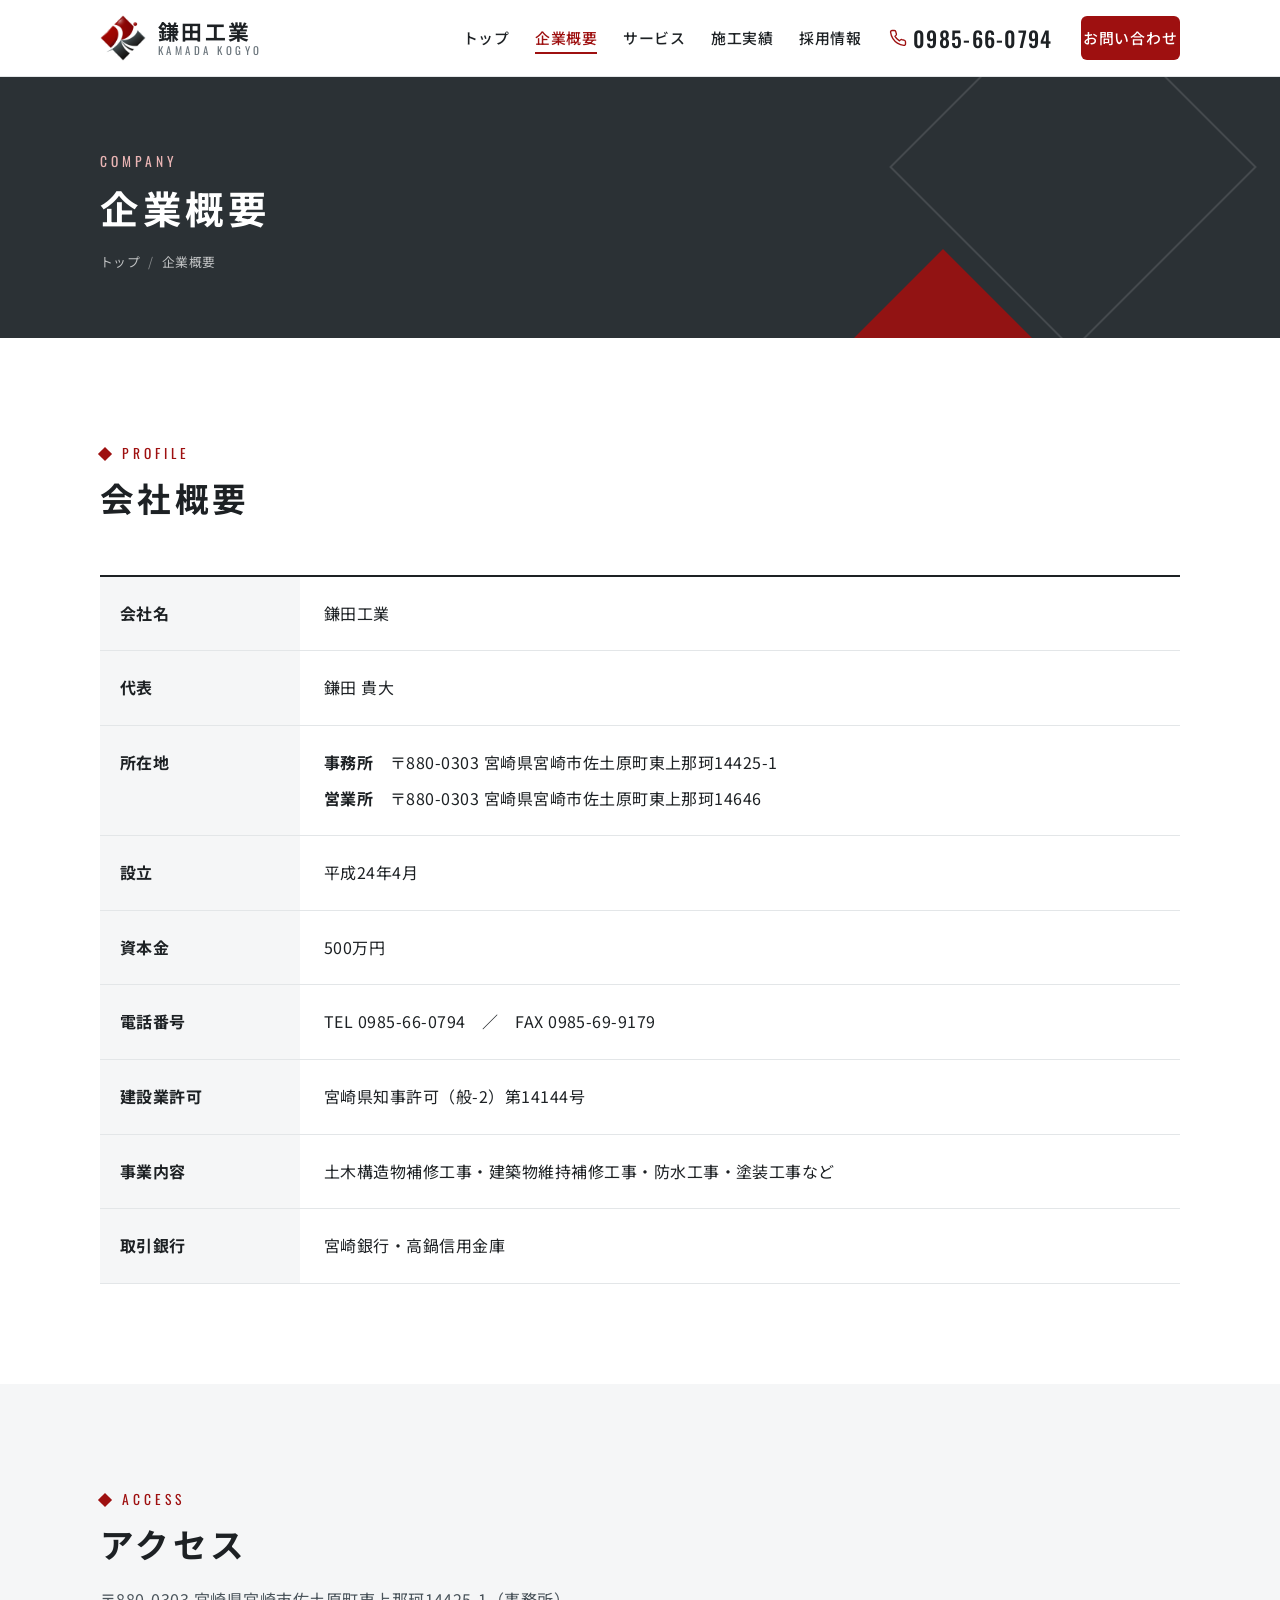
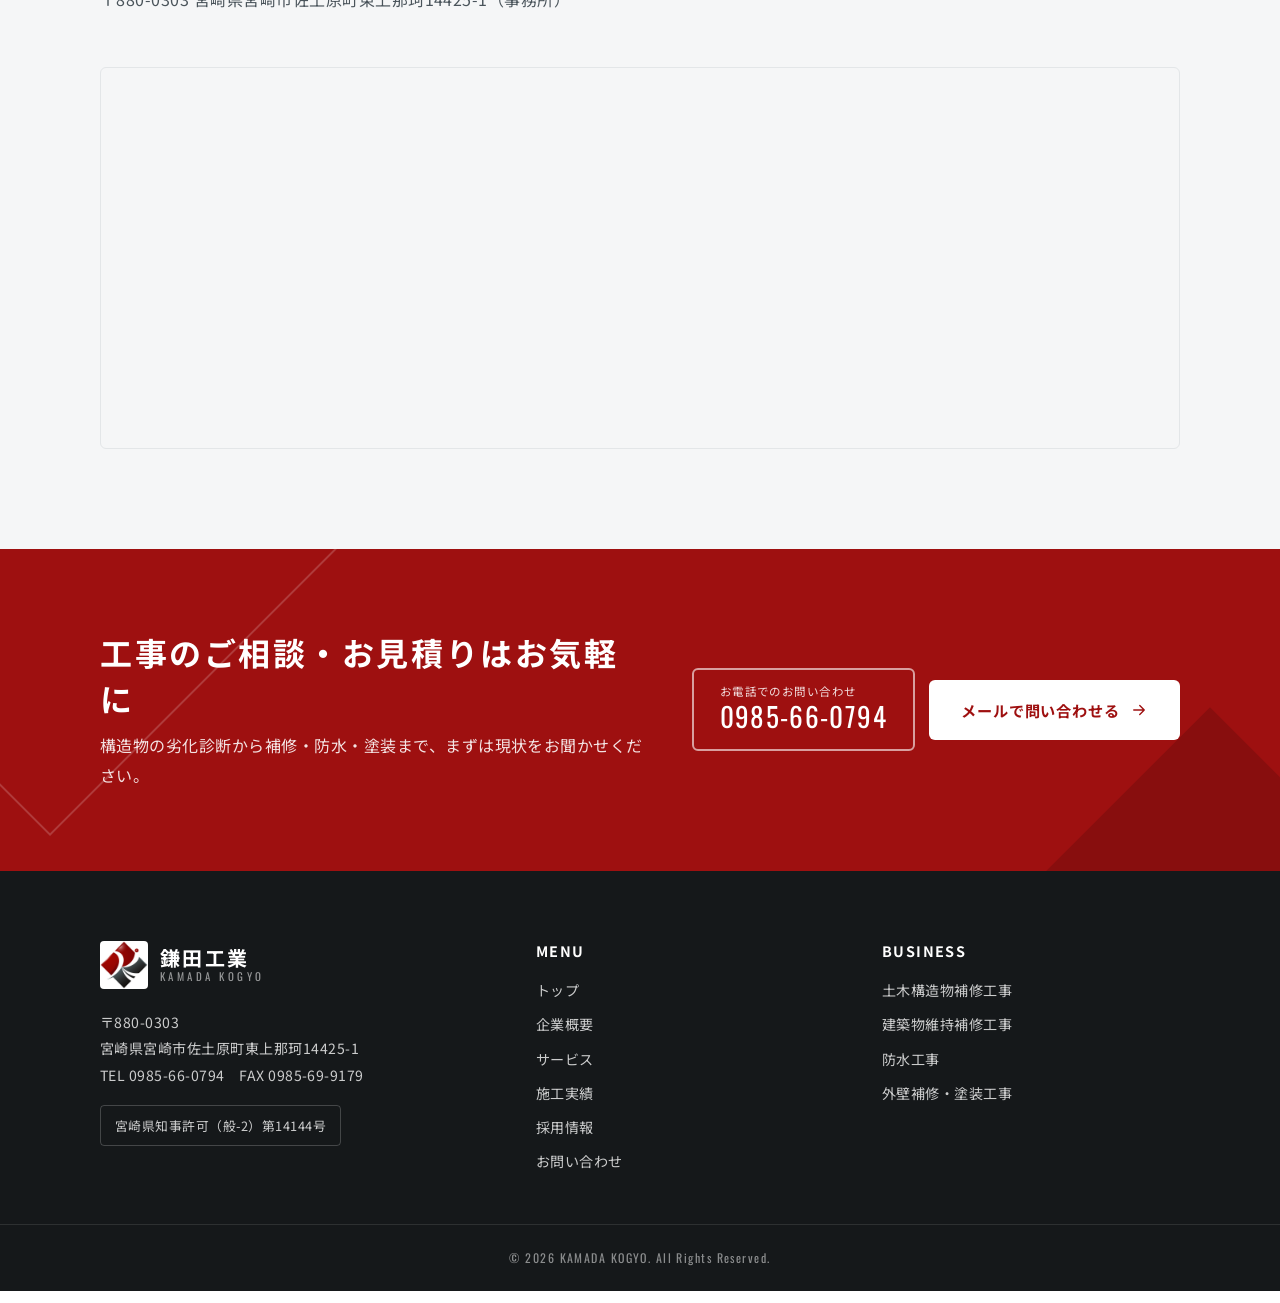
==== commit aef3166b: "CSS/JSにバージョン番号を付けて、ブラウザの古いキャッシュが使われないように Co-Authored-By: Claude Opus 5.5 <noreply@anthropic.com> Cla" ====
--- a/company.html
+++ b/company.html
@@ -19,7 +19,7 @@
 <link rel="preconnect" href="https://fonts.googleapis.com">
 <link rel="preconnect" href="https://fonts.gstatic.com" crossorigin>
 <link href="https://fonts.googleapis.com/css2?family=Noto+Sans+JP:wght@400;500;700&family=Oswald:wght@400;500&display=swap" rel="stylesheet">
-<link rel="stylesheet" href="assets/css/style.css">
+<link rel="stylesheet" href="assets/css/style.css?v=2">
 </head>
 <body>
 <a class="skip-link" href="#main">本文へスキップ</a>
@@ -147,6 +147,6 @@
   <a class="call" href="tel:0985660794"><svg viewBox="0 0 24 24" fill="none" stroke="currentColor" stroke-width="1.8" stroke-linecap="round" stroke-linejoin="round" aria-hidden="true"><path d="M22 16.9v3a2 2 0 0 1-2.2 2 19.8 19.8 0 0 1-8.6-3.1 19.5 19.5 0 0 1-6-6A19.8 19.8 0 0 1 2.1 4.2 2 2 0 0 1 4.1 2h3a2 2 0 0 1 2 1.7c.1.9.4 1.8.7 2.7a2 2 0 0 1-.5 2.1L8 9.8a16 16 0 0 0 6 6l1.3-1.3a2 2 0 0 1 2.1-.4c.9.3 1.8.6 2.7.7a2 2 0 0 1 1.7 2z"/></svg>電話する</a>
   <a class="mail" href="contact.html"><svg viewBox="0 0 24 24" fill="none" stroke="currentColor" stroke-width="1.8" stroke-linecap="round" stroke-linejoin="round" aria-hidden="true"><rect x="2" y="4" width="20" height="16" rx="2"/><path d="m22 6-10 7L2 6"/></svg>お問い合わせ</a>
 </div>
-<script src="assets/js/main.js" defer></script>
+<script src="assets/js/main.js?v=2" defer></script>
 </body>
 </html>
--- a/assets/css/style.css
+++ b/assets/css/style.css
@@ -36,7 +36,7 @@
 a { color: inherit; text-decoration: none; }
 p { margin: 0 0 1em; }
 h1, h2, h3, h4 { line-height: 1.45; margin: 0; font-weight: 700; }
-ul { margin: 0; padding: 0; list-style: none; }
+ul, ol { margin: 0; padding: 0; list-style: none; }
 
 .container { width: 100%; max-width: var(--container); margin: 0 auto; padding: 0 20px; }
 .visually-hidden { position: absolute !important; width: 1px; height: 1px; overflow: hidden; clip: rect(0 0 0 0); white-space: nowrap; }
@@ -147,7 +147,8 @@
 }
 .page-hero .en { font-family: var(--font-en); letter-spacing: .3em; font-size: .85rem; color: #e9b4b4; display: block; margin-bottom: 6px; }
 .page-hero h1 { font-size: clamp(1.7rem, 4vw, 2.4rem); letter-spacing: .12em; }
-.breadcrumb { display: flex; gap: 8px; font-size: .8rem; color: rgba(255, 255, 255, .7); margin-top: 14px; }
+.page-hero .container { position: relative; z-index: 1; }
+.breadcrumb { display: flex; flex-wrap: wrap; gap: 8px; font-size: .8rem; color: rgba(255, 255, 255, .7); margin-top: 14px; }
 .breadcrumb a:hover { color: #fff; text-decoration: underline; }
 .breadcrumb li + li::before { content: "/"; margin-right: 8px; opacity: .6; }
 
@@ -448,4 +449,5 @@
   .cta-actions .btn, .cta-tel { text-align: center; align-items: center; }
   .case-meta dl { grid-template-columns: 90px 1fr; }
   .page-hero { padding: 52px 0 46px; }
-}
+  .page-hero::before { width: 100px; height: 100px; right: -20px; bottom: -60px; }
+}
